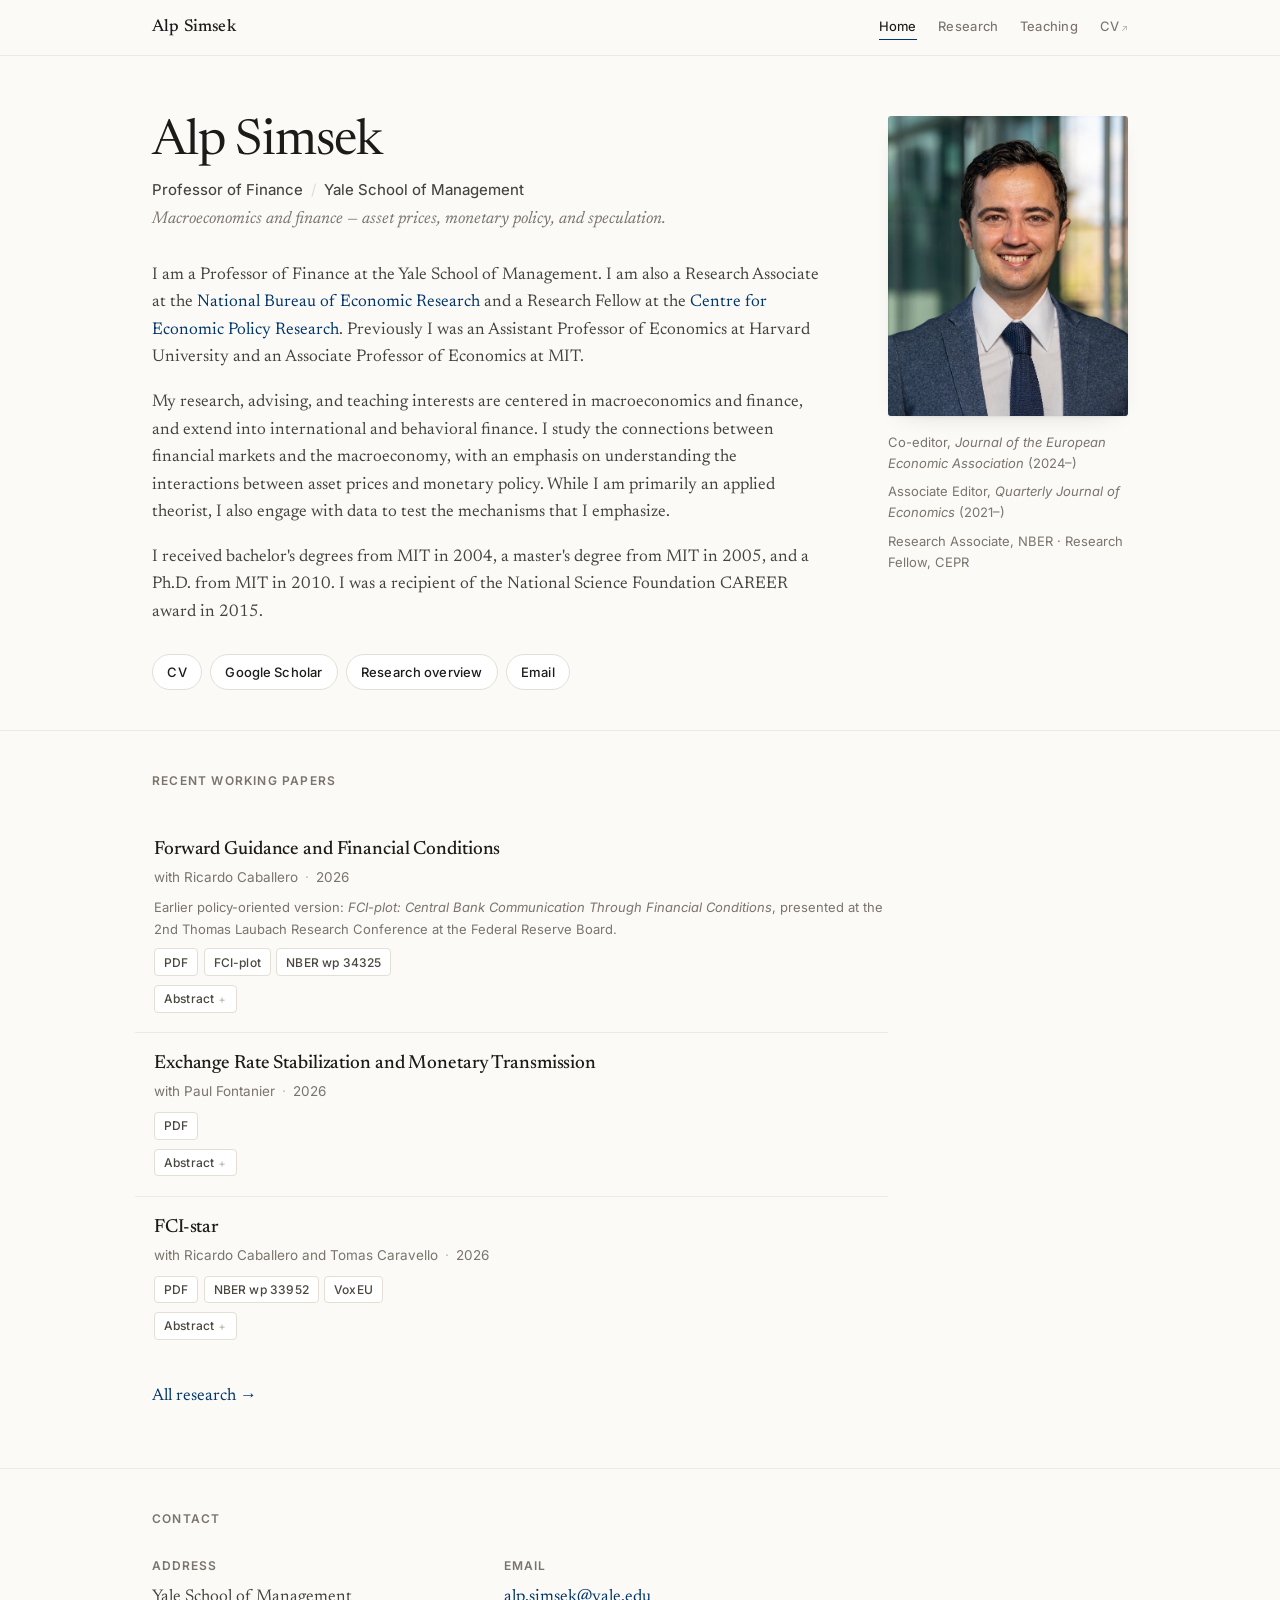
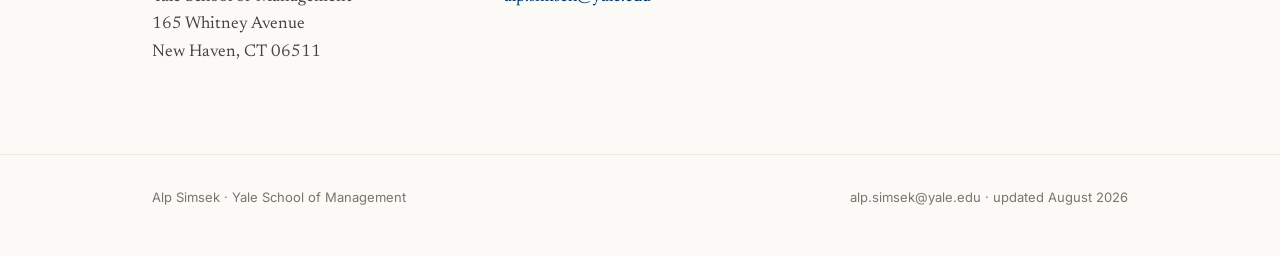
==== docs/index.html @ aa800259 "Rebuild personal website as a static site Replaces the Google Sites page with a hand-built static si" ====
<!doctype html>
<html lang="en">
<head>
<meta charset="utf-8">
<meta name="viewport" content="width=device-width, initial-scale=1">
<title>Alp Simsek</title>
<meta name="description" content="Alp Simsek, Professor of Finance at the Yale School of Management. Research on macroeconomics, finance, asset prices, and monetary policy.">
<meta name="author" content="Alp Simsek">
<meta property="og:title" content="Alp Simsek">
<meta property="og:description" content="Alp Simsek, Professor of Finance at the Yale School of Management. Research on macroeconomics, finance, asset prices, and monetary policy.">
<meta property="og:type" content="website">
<meta property="og:url" content="https://alpsimsek.org/">
<link rel="canonical" href="https://alpsimsek.org/">
<link rel="preconnect" href="https://fonts.googleapis.com">
<link rel="preconnect" href="https://fonts.gstatic.com" crossorigin>
<link rel="stylesheet" href="https://fonts.googleapis.com/css2?family=Inter:wght@400;450;500;600&family=Newsreader:ital,opsz,wght@0,6..72,300..600;1,6..72,300..600&display=swap">
<link rel="stylesheet" href="assets/style.css">
<link rel="icon" href="data:image/svg+xml,<svg xmlns=%22http://www.w3.org/2000/svg%22 viewBox=%220 0 100 100%22><text y=%22.9em%22 font-size=%2290%22 font-family=%22Georgia,serif%22>A</text></svg>">
</head>
<body>

<header class="site-header">
  <div class="wrap">
    <a class="brand" href="index.html">Alp Simsek</a>
    <nav class="site-nav"><a href="index.html" aria-current="page">Home</a><a href="research.html">Research</a><a href="teaching.html">Teaching</a><a href="https://www.dropbox.com/s/v7c8ki8d0lcqtub/simsekCV.pdf?dl=0">CV<span class="ext">↗</span></a></nav>
  </div>
</header>

<main>

<section class="hero">
  <div class="wrap">
    <div class="hero-grid">
      <div>
        <h1>Alp Simsek</h1>
        <p class="role">Professor of Finance<span class="sep">/</span>Yale School of Management</p>
        <p class="tagline">Macroeconomics and finance — asset prices, monetary policy, and speculation.</p>
        <div class="prose">
<p>I am a Professor of Finance at the Yale School of Management. I am also a Research Associate at the <a href="https://www.nber.org/">National Bureau of Economic Research</a> and a Research Fellow at the <a href="https://cepr.org/">Centre for Economic Policy Research</a>. Previously I was an Assistant Professor of Economics at Harvard University and an Associate Professor of Economics at MIT.</p>
<p>My research, advising, and teaching interests are centered in macroeconomics and finance, and extend into international and behavioral finance. I study the connections between financial markets and the macroeconomy, with an emphasis on understanding the interactions between asset prices and monetary policy. While I am primarily an applied theorist, I also engage with data to test the mechanisms that I emphasize.</p>
<p>I received bachelor's degrees from MIT in 2004, a master's degree from MIT in 2005, and a Ph.D. from MIT in 2010. I was a recipient of the National Science Foundation CAREER award in 2015.</p>
        </div>
        <div class="quicklinks"><a href="https://www.dropbox.com/s/v7c8ki8d0lcqtub/simsekCV.pdf?dl=0">CV</a><a href="https://scholar.google.com/citations?user=RgoIj4YAAAAJ&hl=en">Google Scholar</a><a href="https://www.dropbox.com/s/bnaxsffk120bpgu/professionalStatementPublic.pdf?dl=0">Research overview</a><a href="mailto:alp.simsek@yale.edu">Email</a></div>
      </div>
      <div>
        <div class="portrait-wrap">
          <img class="portrait" src="assets/photo.jpg" width="480" height="600"
               alt="Alp Simsek" loading="eager">
        </div>
        <div class="sidecard"><ul><li>Co-editor, <em>Journal of the European Economic Association</em> (2024–)</li><li>Associate Editor, <em>Quarterly Journal of Economics</em> (2021–)</li><li>Research Associate, NBER · Research Fellow, CEPR</li></ul></div>
      </div>
    </div>
  </div>
</section>

<section class="section">
  <div class="wrap">
    <h2 class="section-title">Recent working papers</h2>
    <ul class="papers">
<li class="paper">
  <p class="paper-title"><a href="https://www.dropbox.com/scl/fi/e8xag79iyrx3twbsizwg1/ForwardGuidanceFinancialConditions_Public.pdf?rlkey=bkg4s8ifjlqg9vl4yk89tu1wn&dl=0">Forward Guidance and Financial Conditions</a></p>
  <p class="paper-meta">with Ricardo Caballero<span class="dot">·</span>2026</p>
  <p class="paper-note">Earlier policy-oriented version: <em>FCI-plot: Central Bank Communication Through Financial Conditions</em>, presented at the 2nd Thomas Laubach Research Conference at the Federal Reserve Board.</p>
  <div class="paper-links"><a href="https://www.dropbox.com/scl/fi/e8xag79iyrx3twbsizwg1/ForwardGuidanceFinancialConditions_Public.pdf?rlkey=bkg4s8ifjlqg9vl4yk89tu1wn&dl=0">PDF</a><a href="https://www.dropbox.com/scl/fi/m89lf7lb60kj6kh0jnjni/Fed_Communication_Public.pdf?rlkey=uez5myarthl1wrwtttexki4pd&dl=0">FCI-plot</a><a href="https://www.nber.org/papers/w34325">NBER wp 34325</a></div>
  <details class="abstract">
    <summary>Abstract</summary>
    <div class="abstract-body">Forward guidance has recently been contested, most visibly in the United States. We investigate its benefits and costs in a model in which monetary policy reaches the economy through financial conditions. Noisy flows move those conditions, and because the central bank adjusts its interest rate gradually, they open output gaps. Arbitrageurs trade against the noise but do not fully offset it, because they are uncertain about policy. Guidance resolves the central bank's view of future demand, which lowers that uncertainty and recruits the arbitrageurs to absorb more of the noise. But the announcement also moves financial conditions today, even though the level the central bank wants today has not changed. The optimal guidance intensity balances these forces. It rises with the amount of noise, with policy uncertainty, and with the persistence of the central bank's view. We then compare interest rate guidance with financial conditions guidance. A projected interest rate embeds the central bank's view of the risk premium alongside its view of the economy, so for a given communication effort it conveys less. Financial conditions guidance can always attain the optimal guidance intensity, whereas interest rate guidance attains it only when guidance is not particularly valuable. Even when both attain it, interest rate guidance requires more communication effort. How much a central bank must say therefore depends on what it talks about.</div>
  </details>
</li>
<li class="paper">
  <p class="paper-title"><a href="https://www.dropbox.com/scl/fi/89xqqwa7e7tvysmm66gvo/fxStabilizationTransmissionPublic.pdf?rlkey=2ewapf1yob6oiq6n1ik9gqsv3&dl=0">Exchange Rate Stabilization and Monetary Transmission</a></p>
  <p class="paper-meta">with Paul Fontanier<span class="dot">·</span>2026</p>
  <div class="paper-links"><a href="https://www.dropbox.com/scl/fi/89xqqwa7e7tvysmm66gvo/fxStabilizationTransmissionPublic.pdf?rlkey=2ewapf1yob6oiq6n1ik9gqsv3&dl=0">PDF</a></div>
  <details class="abstract">
    <summary>Abstract</summary>
    <div class="abstract-body">Conventional wisdom, rooted in the Mundellian trilemma, holds that exchange rate stabilization constrains monetary policy. We challenge this view for emerging markets with shallow financial markets. Across 16 emerging economies, we document that the pass-through from policy rates to market interest rates is strongest at intermediate levels of exchange rate volatility, and weaker under both free floats and hard pegs—an inverted-U pattern. We rationalize it with a model of segmented financial markets in which binding risk limits make domestic arbitrage demand inelastic. We show that this inelasticity weakens the transmission of policy rates to market interest rates. Exchange rate stability attracts foreign investment in local currency assets, which absorbs risk, relaxes the limits, and makes arbitrage demand more elastic. This strengthens transmission and gives the central bank better control over the output gap. Starting from a pure output-gap rule, it is always optimal to introduce some exchange rate stabilization. However, excessive stabilization, such as a hard peg, can backfire by raising policy rate volatility and increasing the risk borne by arbitrageurs.</div>
  </details>
</li>
<li class="paper">
  <p class="paper-title"><a href="https://www.dropbox.com/scl/fi/shsk0nk2gv1hf0aknwuo9/FCIstarPublic.pdf?rlkey=3y9baf5jiqujfglwu83yjkolr&dl=0">FCI-star</a></p>
  <p class="paper-meta">with Ricardo Caballero and Tomas Caravello<span class="dot">·</span>2026</p>
  <div class="paper-links"><a href="https://www.dropbox.com/scl/fi/shsk0nk2gv1hf0aknwuo9/FCIstarPublic.pdf?rlkey=3y9baf5jiqujfglwu83yjkolr&dl=0">PDF</a><a href="https://www.nber.org/papers/w33952">NBER wp 33952</a><a href="https://cepr.org/voxeu/columns/financial-conditions-matter-more-interest-rates-new-framework-monetary-policy">VoxEU</a></div>
  <details class="abstract">
    <summary>Abstract</summary>
    <div class="abstract-body">Central banks rely on r*—the neutral interest rate—to assess policy stance. However, monetary policy affects activity through broad financial conditions, not only the short-term rate. We propose FCI*, the neutral level of a financial conditions index consistent with output at potential. Unlike r*, FCI* is insulated from financial fluctuations: when asset prices move, FCI captures their estimated effect on output, leaving FCI* to reflect only what the macroeconomy requires. In U.S. data, r* co-moves with the equity premium; FCI* does not. FCI gaps provide useful real-time guidance on policy stance, especially when financial conditions diverge from the policy rate.</div>
  </details>
</li>
</ul>
    <p style="margin-top:1.5rem"><a href="research.html">All research →</a></p>
  </div>
</section>

<section class="section" id="contact">
  <div class="wrap">
    <h2 class="section-title">Contact</h2>
    <div class="contact-grid">
      <div>
        <h4>Address</h4>
        <p>Yale School of Management<br>165 Whitney Avenue<br>New Haven, CT 06511</p>
      </div>
      <div>
        <h4>Email</h4>
        <p><a href="mailto:alp.simsek@yale.edu">alp.simsek@yale.edu</a></p>
      </div>
    </div>
  </div>
</section>

</main>

<footer class="site-footer">
  <div class="wrap">
    <span>Alp Simsek · Yale School of Management</span>
    <span><a href="mailto:alp.simsek@yale.edu">alp.simsek@yale.edu</a> · updated August 2026</span>
  </div>
</footer>

</body>
</html>
---- docs/assets/style.css ----
/* ==========================================================================
   Alp Simsek — personal site
   Hand-written CSS. No frameworks, no build step beyond build.py.
   ========================================================================== */

/* ---------- tokens: light (default) ---------- */
:root {
  --bg:        #fbfaf7;
  --bg-tint:   #f4f1ea;
  --surface:   #ffffff;
  --ink:       #1c1b19;
  --ink-soft:  #45423e;
  --muted:     #7a746c;
  --rule:      #e4dfd5;
  --rule-soft: #eeeae2;
  --accent:    #00356b;   /* Yale blue */
  --accent-2:  #0b5c8a;
  --pill-bg:   #ffffff;
  --pill-ink:  #4a4640;
  --shadow:    0 1px 2px rgba(28,27,25,.05), 0 8px 24px -16px rgba(28,27,25,.28);

  --serif: "Newsreader", Charter, "Iowan Old Style", Georgia, "Times New Roman", serif;
  --sans:  "Inter", -apple-system, BlinkMacSystemFont, "Segoe UI", Helvetica, Arial, sans-serif;

  --measure: 42rem;
  --page:    64rem;
}

@media (prefers-color-scheme: dark) {
  :root:not([data-theme="light"]) {
    --bg:        #14151a;
    --bg-tint:   #1a1c22;
    --surface:   #1b1d23;
    --ink:       #eae7e2;
    --ink-soft:  #c6c2bb;
    --muted:     #948e85;
    --rule:      #2c2f37;
    --rule-soft: #24272e;
    --accent:    #8fb8dd;
    --accent-2:  #a9cbe8;
    --pill-bg:   #1f2228;
    --pill-ink:  #bdb8b0;
    --shadow:    0 1px 2px rgba(0,0,0,.4), 0 8px 24px -16px rgba(0,0,0,.7);
  }
}

:root[data-theme="dark"] {
  --bg:        #14151a;
  --bg-tint:   #1a1c22;
  --surface:   #1b1d23;
  --ink:       #eae7e2;
  --ink-soft:  #c6c2bb;
  --muted:     #948e85;
  --rule:      #2c2f37;
  --rule-soft: #24272e;
  --accent:    #8fb8dd;
  --accent-2:  #a9cbe8;
  --pill-bg:   #1f2228;
  --pill-ink:  #bdb8b0;
  --shadow:    0 1px 2px rgba(0,0,0,.4), 0 8px 24px -16px rgba(0,0,0,.7);
}

/* ---------- base ---------- */
* { box-sizing: border-box; }

html { -webkit-text-size-adjust: 100%; scroll-behavior: smooth; }

body {
  margin: 0;
  background: var(--bg);
  color: var(--ink);
  font-family: var(--serif);
  font-size: 1.0625rem;
  line-height: 1.62;
  font-optical-sizing: auto;
  -webkit-font-smoothing: antialiased;
  text-rendering: optimizeLegibility;
}

a { color: var(--accent); text-decoration: none; }
a:hover { color: var(--accent-2); text-decoration: underline; text-underline-offset: .18em; }

p { margin: 0 0 1em; }
em { font-style: italic; }
img { max-width: 100%; display: block; }

::selection { background: color-mix(in srgb, var(--accent) 18%, transparent); }

/* ---------- layout ---------- */
.wrap { max-width: var(--page); margin: 0 auto; padding: 0 1.5rem; }
.col  { max-width: var(--measure); }

/* ---------- header ---------- */
.site-header {
  position: sticky; top: 0; z-index: 20;
  background: color-mix(in srgb, var(--bg) 88%, transparent);
  backdrop-filter: saturate(1.4) blur(10px);
  -webkit-backdrop-filter: saturate(1.4) blur(10px);
  border-bottom: 1px solid var(--rule-soft);
}
.site-header .wrap {
  display: flex; align-items: baseline; justify-content: space-between;
  gap: 1.5rem; padding-top: .85rem; padding-bottom: .85rem;
}
.brand {
  font-family: var(--serif);
  font-size: 1.0625rem; font-weight: 500; letter-spacing: .01em;
  color: var(--ink);
}
.brand:hover { text-decoration: none; color: var(--accent); }

nav.site-nav { display: flex; gap: 1.35rem; flex-wrap: wrap; }
nav.site-nav a {
  font-family: var(--sans);
  font-size: .8125rem; font-weight: 450; letter-spacing: .02em;
  color: var(--muted);
  padding-bottom: 2px;
  border-bottom: 1px solid transparent;
}
nav.site-nav a:hover { color: var(--ink); text-decoration: none; border-bottom-color: var(--rule); }
nav.site-nav a[aria-current="page"] { color: var(--ink); border-bottom-color: var(--accent); }
nav.site-nav a .ext { font-size: .7em; opacity: .55; margin-left: .18em; }

/* ---------- hero ---------- */
.hero { padding: 3.75rem 0 2.5rem; }
.hero-grid {
  display: grid;
  grid-template-columns: minmax(0, 1fr) 15rem;
  gap: 3rem;
  align-items: start;
}
.hero h1 {
  font-family: var(--serif);
  font-size: clamp(2.1rem, 1.3rem + 2.6vw, 3.1rem);
  font-weight: 400;
  line-height: 1.08;
  letter-spacing: -.018em;
  margin: 0 0 .55rem;
}
.hero .role {
  font-family: var(--sans);
  font-size: .9375rem; font-weight: 450;
  color: var(--ink-soft);
  margin: 0 0 .25rem;
}
.hero .role .sep { color: var(--rule); margin: 0 .5rem; }
.hero .tagline {
  font-size: 1.0625rem; color: var(--muted); font-style: italic;
  margin: 0 0 1.75rem;
}

.portrait {
  width: 100%;
  height: auto;          /* beat the img height attribute so aspect-ratio wins */
  aspect-ratio: 4 / 5;
  object-fit: cover;
  object-position: 50% 14%;
  border-radius: 3px;
  box-shadow: var(--shadow);
  filter: saturate(.96);
}

/* ---------- prose ---------- */
.prose { max-width: var(--measure); }
.prose p { color: var(--ink-soft); }
.prose p:last-child { margin-bottom: 0; }

/* ---------- quick links ---------- */
.quicklinks { display: flex; flex-wrap: wrap; gap: .5rem; margin: 1.75rem 0 0; }
.quicklinks a {
  font-family: var(--sans);
  font-size: .8125rem; font-weight: 500; letter-spacing: .01em;
  color: var(--ink);
  background: var(--pill-bg);
  border: 1px solid var(--rule);
  border-radius: 999px;
  padding: .4rem .9rem;
  transition: border-color .15s ease, transform .15s ease;
}
.quicklinks a:hover {
  text-decoration: none;
  border-color: var(--accent);
  color: var(--accent);
  transform: translateY(-1px);
}

/* ---------- roles list under portrait ---------- */
.sidecard {
  font-family: var(--sans);
  font-size: .8125rem;
  line-height: 1.6;
  color: var(--muted);
  margin-top: 1rem;
}
.sidecard li { margin-bottom: .5rem; list-style: none; }
.sidecard ul { margin: 0; padding: 0; }
.sidecard em { font-style: italic; }

/* ---------- section headings ---------- */
.section { padding: 2.5rem 0; border-top: 1px solid var(--rule-soft); }
.section:first-of-type { border-top: 0; }

h2.section-title {
  font-family: var(--sans);
  font-size: .75rem;
  font-weight: 600;
  letter-spacing: .1em;
  text-transform: uppercase;
  color: var(--muted);
  margin: 0 0 1.75rem;
}

h3.group-title {
  max-width: 46rem;
  font-family: var(--serif);
  font-size: 1.25rem; font-weight: 500; letter-spacing: -.005em;
  margin: 2.75rem 0 1.25rem;
  padding-bottom: .4rem;
  border-bottom: 1px solid var(--rule);
}
h3.group-title:first-child { margin-top: 0; }

.page-title {
  font-family: var(--serif);
  font-size: clamp(1.9rem, 1.4rem + 1.6vw, 2.5rem);
  font-weight: 400; letter-spacing: -.015em;
  margin: 3rem 0 .5rem;
}
.page-intro { color: var(--muted); max-width: var(--measure); margin: 0 0 2.5rem; }

/* ---------- paper list ---------- */
.papers { list-style: none; margin: 0; padding: 0; max-width: 46rem; }

.paper {
  padding: 1.15rem 0 1.15rem 1.1rem;
  margin-left: -1.1rem;
  border-bottom: 1px solid var(--rule-soft);
  border-left: 2px solid transparent;
  transition: border-left-color .18s ease, background .18s ease;
}
.paper:last-child { border-bottom: 0; }
.paper:hover { border-left-color: var(--accent); background: var(--bg-tint); }

.paper-title {
  font-family: var(--serif);
  font-size: 1.1875rem;
  font-weight: 500;
  line-height: 1.32;
  letter-spacing: -.006em;
  margin: 0 0 .3rem;
  color: var(--ink);
}
.paper-title a { color: inherit; }
.paper-title a:hover { color: var(--accent); text-decoration: none; }

.paper-meta {
  font-family: var(--sans);
  font-size: .84375rem;
  color: var(--muted);
  margin: 0 0 .55rem;
}
.paper-meta .outlet { font-style: italic; color: var(--ink-soft); }
.paper-meta .dot { margin: 0 .45rem; opacity: .5; }

.paper-note {
  font-family: var(--sans);
  font-size: .8125rem;
  color: var(--muted);
  margin: 0 0 .55rem;
}
.paper-note em { font-style: italic; }

/* link pills */
.paper-links { display: flex; flex-wrap: wrap; gap: .35rem; align-items: center; }
.paper-links a, .abstract-toggle {
  font-family: var(--sans);
  font-size: .75rem; font-weight: 500; letter-spacing: .015em;
  color: var(--pill-ink);
  background: var(--pill-bg);
  border: 1px solid var(--rule);
  border-radius: 4px;
  padding: .2rem .55rem;
  white-space: nowrap;
  transition: border-color .15s ease, color .15s ease;
}
.paper-links a:hover { color: var(--accent); border-color: var(--accent); text-decoration: none; }

/* abstract disclosure */
details.abstract { margin-top: .55rem; }
details.abstract > summary {
  list-style: none;
  display: inline-block;
  cursor: pointer;
  font-family: var(--sans);
  font-size: .75rem; font-weight: 500; letter-spacing: .015em;
  color: var(--pill-ink);
  background: var(--pill-bg);
  border: 1px solid var(--rule);
  border-radius: 4px;
  padding: .2rem .55rem;
  user-select: none;
  transition: border-color .15s ease, color .15s ease;
}
details.abstract > summary::-webkit-details-marker { display: none; }
details.abstract > summary:hover { color: var(--accent); border-color: var(--accent); }
details.abstract > summary::after { content: " ＋"; font-size: .8em; opacity: .6; }
details.abstract[open] > summary::after { content: " －"; }
details.abstract[open] > summary { color: var(--accent); border-color: var(--accent); }
.abstract-body {
  margin-top: .85rem;
  padding-left: .9rem;
  border-left: 2px solid var(--rule);
  font-size: .96875rem;
  line-height: 1.6;
  color: var(--ink-soft);
  max-width: var(--measure);
}

/* keep the abstract row on its own line under the pills */
.paper-actions { display: flex; flex-wrap: wrap; gap: .35rem; align-items: center; }

/* ---------- teaching ---------- */
.courses { list-style: none; margin: 0; padding: 0; }
.course {
  display: grid;
  grid-template-columns: 7.5rem minmax(0,1fr);
  gap: 1rem;
  padding: .85rem 0;
  border-bottom: 1px solid var(--rule-soft);
}
.course:last-child { border-bottom: 0; }
.course .code {
  font-family: var(--sans);
  font-size: .8125rem; font-weight: 500;
  color: var(--muted);
  padding-top: .18rem;
}
.course .name { font-size: 1.0625rem; font-weight: 500; margin: 0 0 .15rem; }
.course .detail { font-family: var(--sans); font-size: .8125rem; color: var(--muted); }
.course .detail a { font-size: inherit; }

.students-group { margin-bottom: 2rem; }
.students-group h4 {
  font-family: var(--sans);
  font-size: .8125rem; font-weight: 600; letter-spacing: .02em;
  color: var(--ink);
  margin: 0 0 .5rem;
}
.students-group p { color: var(--ink-soft); margin: 0; }

/* ---------- honors ---------- */
.honors { list-style: none; margin: 0; padding: 0; max-width: var(--measure); }
.honors li {
  padding: .45rem 0 .45rem 1.1rem;
  position: relative;
  color: var(--ink-soft);
  font-size: 1rem;
}
.honors li::before {
  content: "";
  position: absolute; left: 0; top: 1.05em;
  width: .35rem; height: 1px; background: var(--muted);
}

/* ---------- contact ---------- */
.contact-grid {
  display: grid;
  grid-template-columns: repeat(auto-fit, minmax(14rem, 1fr));
  gap: 2rem;
  max-width: var(--measure);
}
.contact-grid h4 {
  font-family: var(--sans);
  font-size: .75rem; font-weight: 600; letter-spacing: .08em; text-transform: uppercase;
  color: var(--muted);
  margin: 0 0 .5rem;
}
.contact-grid p { color: var(--ink-soft); margin: 0; }

/* ---------- footer ---------- */
.site-footer {
  border-top: 1px solid var(--rule-soft);
  margin-top: 3rem;
  padding: 2rem 0 3rem;
  font-family: var(--sans);
  font-size: .8125rem;
  color: var(--muted);
}
.site-footer .wrap { display: flex; justify-content: space-between; gap: 1.5rem; flex-wrap: wrap; }
.site-footer a { color: var(--muted); }
.site-footer a:hover { color: var(--accent); }

/* ---------- responsive ---------- */
@media (max-width: 46rem) {
  .hero { padding: 2.25rem 0 1.5rem; }
  .hero-grid { grid-template-columns: 1fr; gap: 1.75rem; }
  .portrait-wrap { max-width: 11rem; }
  .course { grid-template-columns: 1fr; gap: .1rem; }
  .course .code { padding-top: 0; }
  .site-header .wrap { flex-direction: column; align-items: flex-start; gap: .5rem; }
  nav.site-nav { gap: 1.1rem; }
}

@media (prefers-reduced-motion: reduce) {
  html { scroll-behavior: auto; }
  * { transition: none !important; }
}

/* ---------- print ---------- */
@media print {
  .site-header, .site-footer, .quicklinks { display: none; }
  body { background: #fff; color: #000; }
  details.abstract[open] > summary { display: none; }
}

/* ---------- in-page jump nav (research) ---------- */
.jumps {
  display: flex; flex-wrap: wrap; gap: .4rem;
  max-width: 46rem;
  margin: 0 0 2.5rem;
  padding-bottom: 1.75rem;
  border-bottom: 1px solid var(--rule-soft);
}
.jumps a {
  font-family: var(--sans);
  font-size: .75rem; font-weight: 500; letter-spacing: .015em;
  color: var(--pill-ink);
  background: var(--pill-bg);
  border: 1px solid var(--rule);
  border-radius: 999px;
  padding: .25rem .7rem;
  transition: border-color .15s ease, color .15s ease;
}
.jumps a:hover { color: var(--accent); border-color: var(--accent); text-decoration: none; }

/* offset anchors so the sticky header doesn't cover the heading */
h3.group-title { scroll-margin-top: 5rem; }

/* keep teaching content on the same measure as the paper lists */
.courses, .students-group, .honors { max-width: 46rem; }
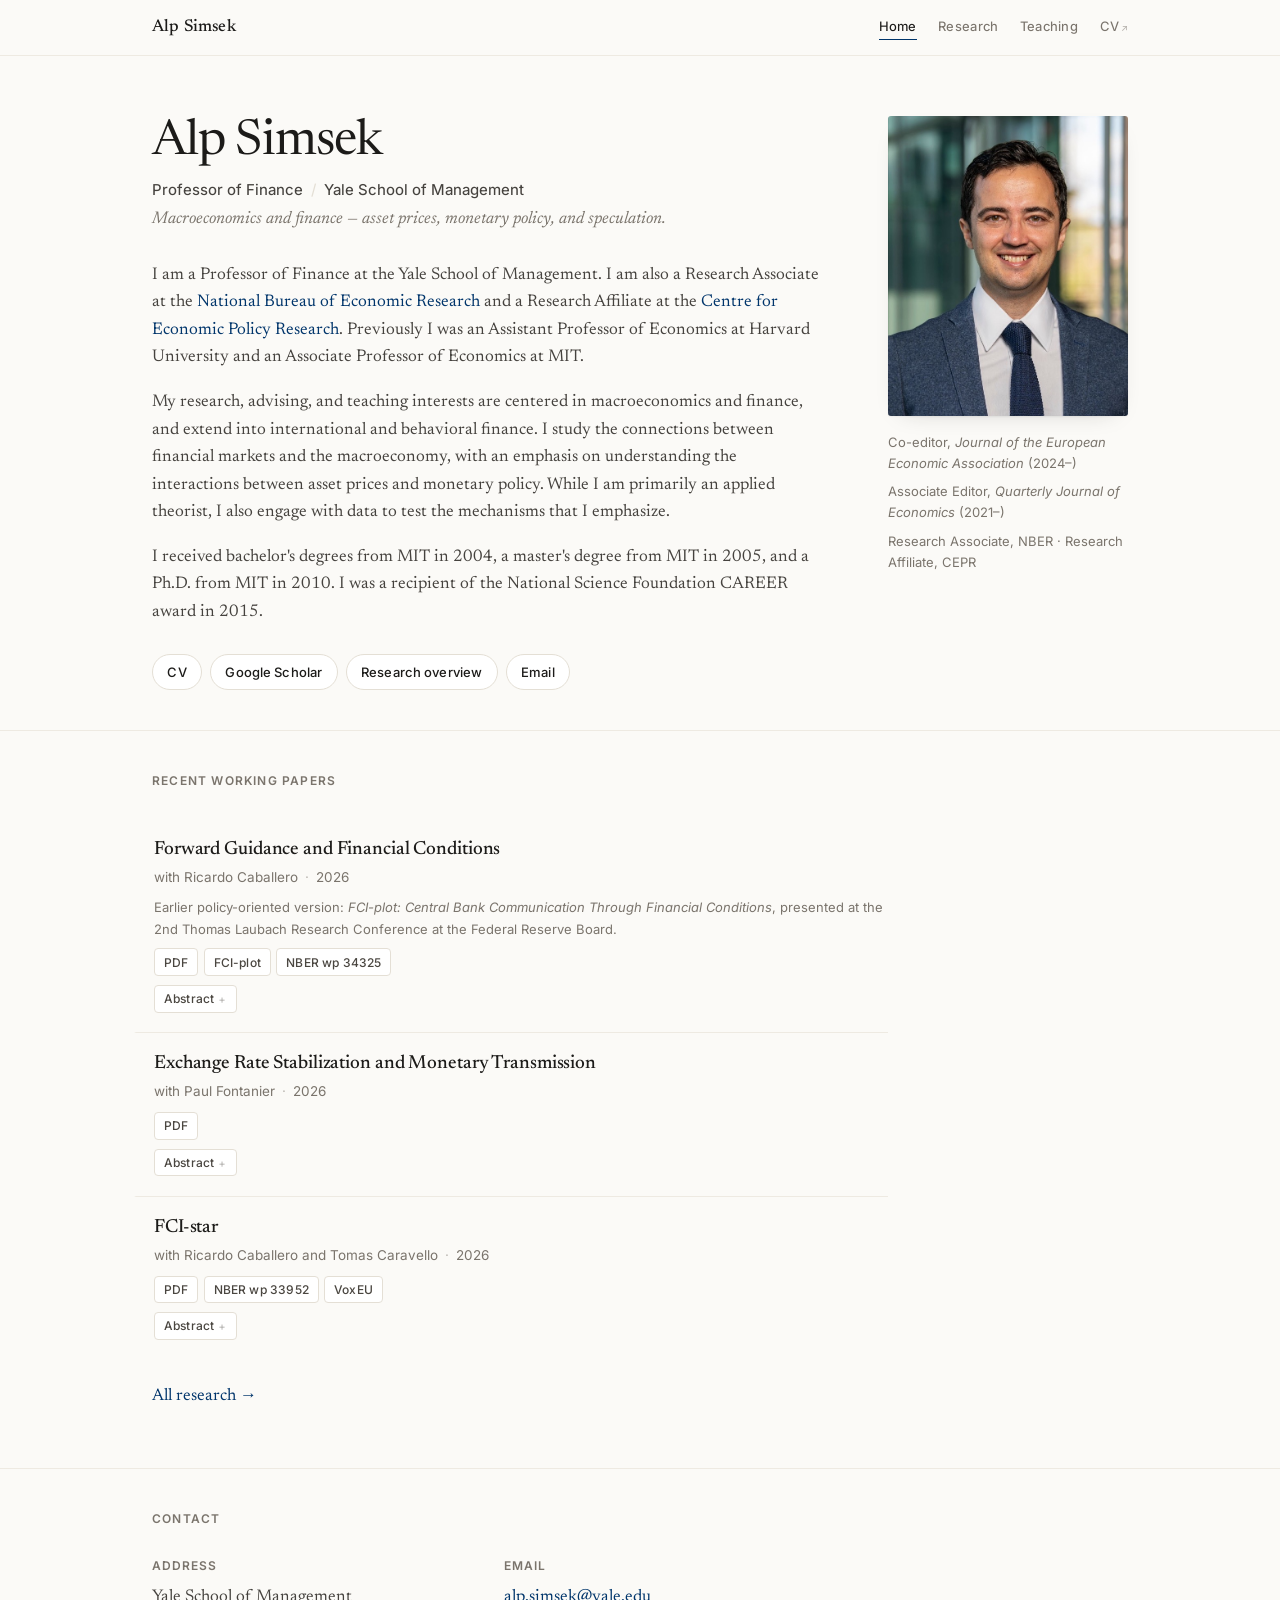
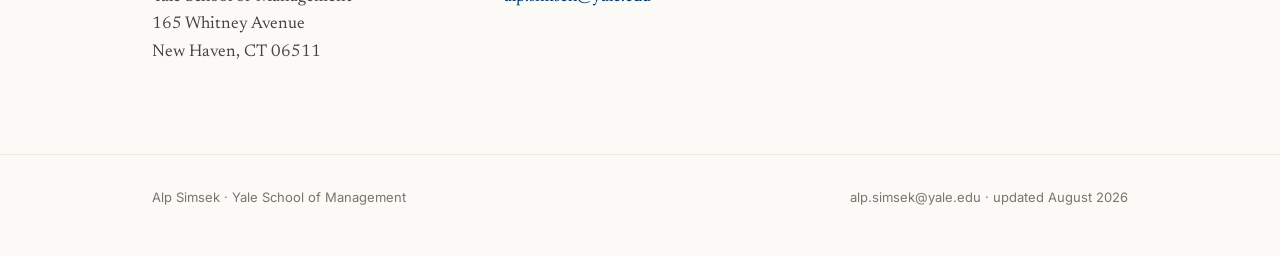
==== commit c0f653dd: "Correct CEPR affiliation to Research Affiliate The Google Sites page said "Research Fellow", but bot" ====
--- a/docs/index.html
+++ b/docs/index.html
@@ -36,7 +36,7 @@
         <p class="role">Professor of Finance<span class="sep">/</span>Yale School of Management</p>
         <p class="tagline">Macroeconomics and finance — asset prices, monetary policy, and speculation.</p>
         <div class="prose">
-<p>I am a Professor of Finance at the Yale School of Management. I am also a Research Associate at the <a href="https://www.nber.org/">National Bureau of Economic Research</a> and a Research Fellow at the <a href="https://cepr.org/">Centre for Economic Policy Research</a>. Previously I was an Assistant Professor of Economics at Harvard University and an Associate Professor of Economics at MIT.</p>
+<p>I am a Professor of Finance at the Yale School of Management. I am also a Research Associate at the <a href="https://www.nber.org/">National Bureau of Economic Research</a> and a Research Affiliate at the <a href="https://cepr.org/">Centre for Economic Policy Research</a>. Previously I was an Assistant Professor of Economics at Harvard University and an Associate Professor of Economics at MIT.</p>
 <p>My research, advising, and teaching interests are centered in macroeconomics and finance, and extend into international and behavioral finance. I study the connections between financial markets and the macroeconomy, with an emphasis on understanding the interactions between asset prices and monetary policy. While I am primarily an applied theorist, I also engage with data to test the mechanisms that I emphasize.</p>
 <p>I received bachelor's degrees from MIT in 2004, a master's degree from MIT in 2005, and a Ph.D. from MIT in 2010. I was a recipient of the National Science Foundation CAREER award in 2015.</p>
         </div>
@@ -47,7 +47,7 @@
           <img class="portrait" src="assets/photo.jpg" width="480" height="600"
                alt="Alp Simsek" loading="eager">
         </div>
-        <div class="sidecard"><ul><li>Co-editor, <em>Journal of the European Economic Association</em> (2024–)</li><li>Associate Editor, <em>Quarterly Journal of Economics</em> (2021–)</li><li>Research Associate, NBER · Research Fellow, CEPR</li></ul></div>
+        <div class="sidecard"><ul><li>Co-editor, <em>Journal of the European Economic Association</em> (2024–)</li><li>Associate Editor, <em>Quarterly Journal of Economics</em> (2021–)</li><li>Research Associate, NBER · Research Affiliate, CEPR</li></ul></div>
       </div>
     </div>
   </div>
--- a/docs/assets/style.css
+++ b/docs/assets/style.css
@@ -438,3 +438,16 @@
 
 /* keep teaching content on the same measure as the paper lists */
 .courses, .students-group, .honors { max-width: 46rem; }
+
+/* ---------- subheading inside a research group ---------- */
+h4.subgroup-title {
+  font-family: var(--sans);
+  font-size: .75rem;
+  font-weight: 600;
+  letter-spacing: .08em;
+  text-transform: uppercase;
+  color: var(--muted);
+  max-width: 46rem;
+  margin: 2rem 0 .75rem;
+}
+h4.subgroup-title:first-of-type { margin-top: 0; }
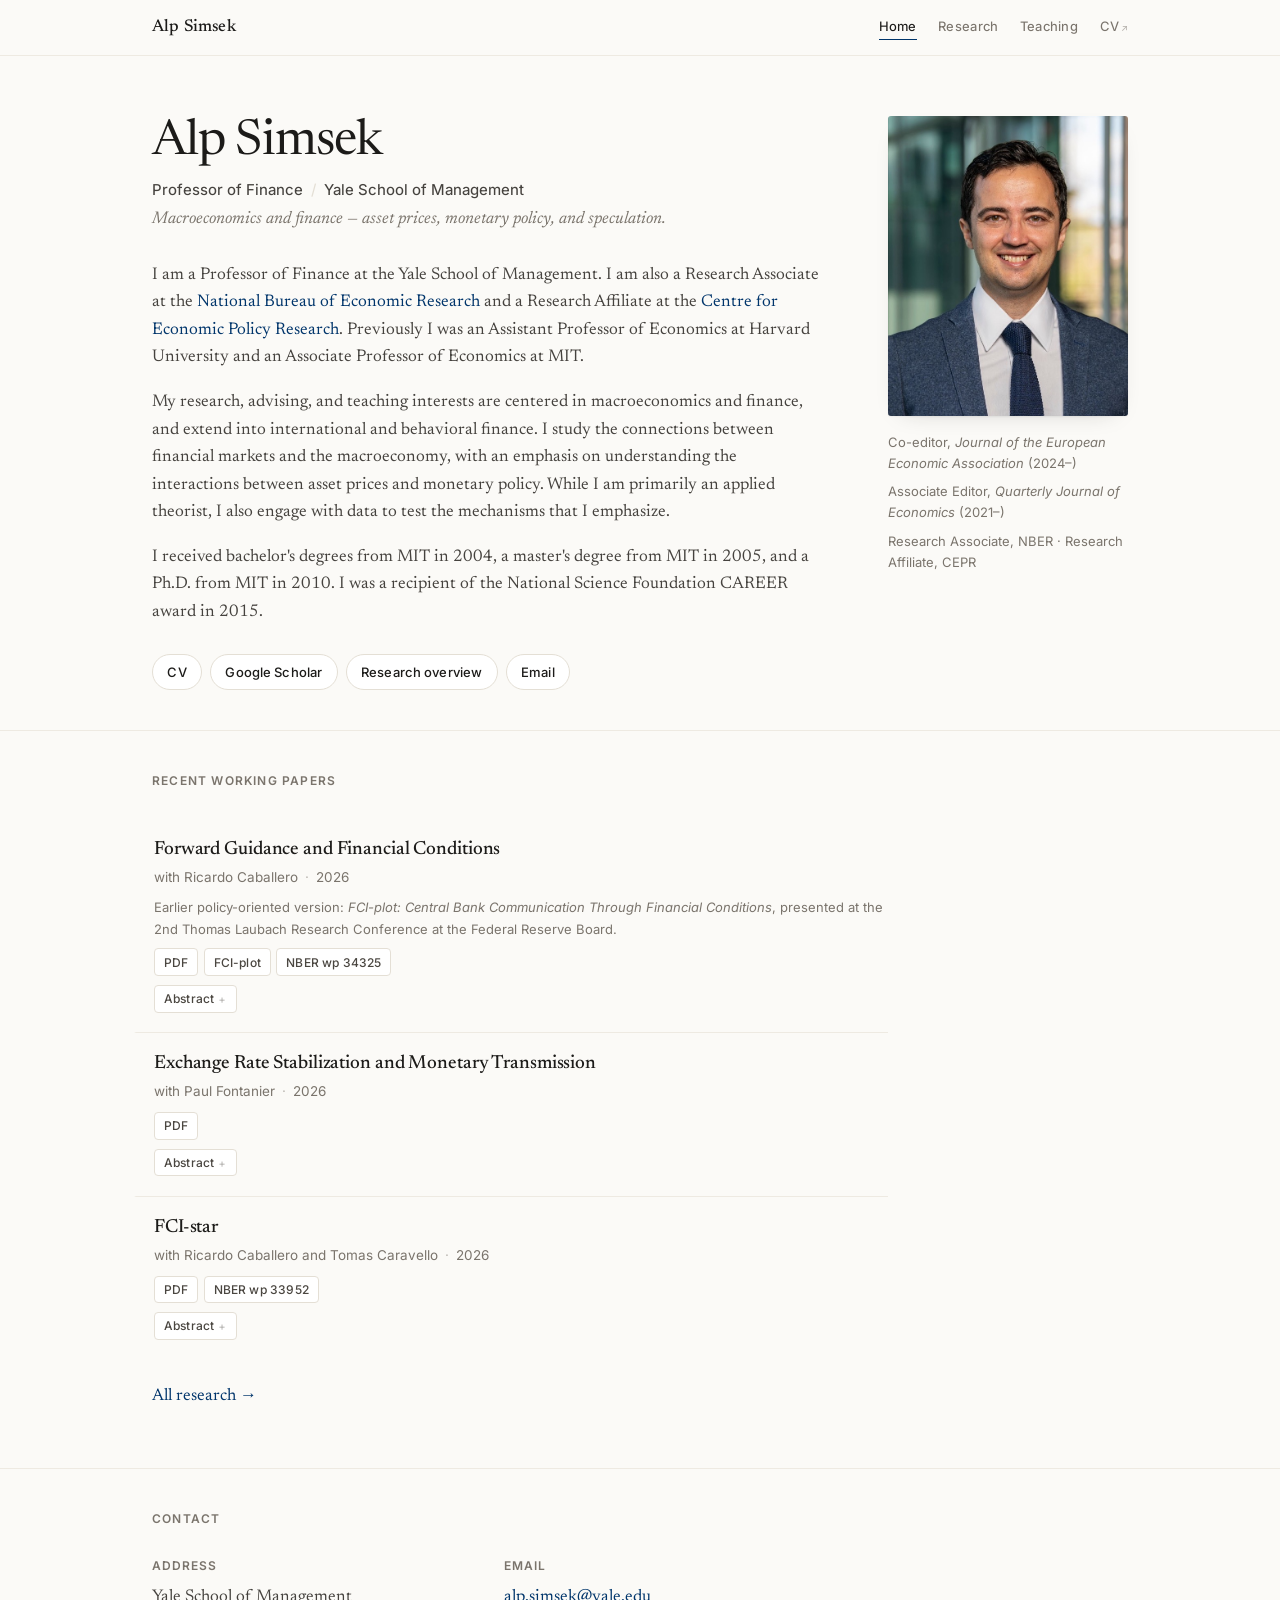
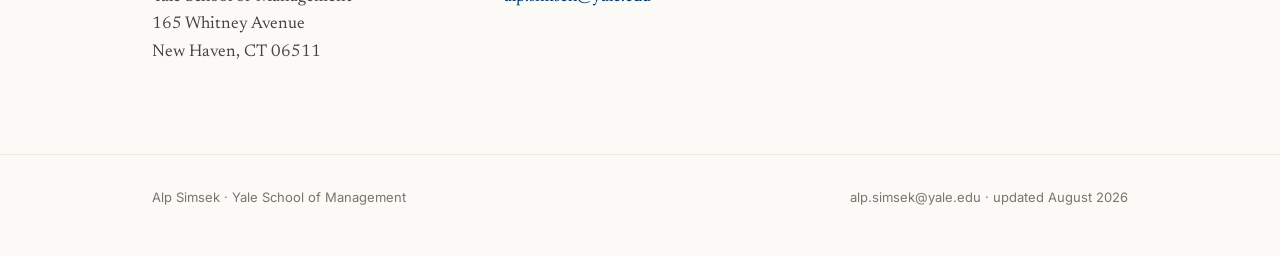
==== commit 882c56d6: "Rework research page structure and add a research overview page - Three jump chips instead of four: " ====
--- a/docs/index.html
+++ b/docs/index.html
@@ -40,7 +40,7 @@
 <p>My research, advising, and teaching interests are centered in macroeconomics and finance, and extend into international and behavioral finance. I study the connections between financial markets and the macroeconomy, with an emphasis on understanding the interactions between asset prices and monetary policy. While I am primarily an applied theorist, I also engage with data to test the mechanisms that I emphasize.</p>
 <p>I received bachelor's degrees from MIT in 2004, a master's degree from MIT in 2005, and a Ph.D. from MIT in 2010. I was a recipient of the National Science Foundation CAREER award in 2015.</p>
         </div>
-        <div class="quicklinks"><a href="https://www.dropbox.com/s/v7c8ki8d0lcqtub/simsekCV.pdf?dl=0">CV</a><a href="https://scholar.google.com/citations?user=RgoIj4YAAAAJ&hl=en">Google Scholar</a><a href="https://www.dropbox.com/s/bnaxsffk120bpgu/professionalStatementPublic.pdf?dl=0">Research overview</a><a href="mailto:alp.simsek@yale.edu">Email</a></div>
+        <div class="quicklinks"><a href="https://www.dropbox.com/s/v7c8ki8d0lcqtub/simsekCV.pdf?dl=0">CV</a><a href="https://scholar.google.com/citations?user=RgoIj4YAAAAJ&hl=en">Google Scholar</a><a href="overview.html">Research overview</a><a href="mailto:alp.simsek@yale.edu">Email</a></div>
       </div>
       <div>
         <div class="portrait-wrap">
@@ -79,7 +79,7 @@
 <li class="paper">
   <p class="paper-title"><a href="https://www.dropbox.com/scl/fi/shsk0nk2gv1hf0aknwuo9/FCIstarPublic.pdf?rlkey=3y9baf5jiqujfglwu83yjkolr&dl=0">FCI-star</a></p>
   <p class="paper-meta">with Ricardo Caballero and Tomas Caravello<span class="dot">·</span>2026</p>
-  <div class="paper-links"><a href="https://www.dropbox.com/scl/fi/shsk0nk2gv1hf0aknwuo9/FCIstarPublic.pdf?rlkey=3y9baf5jiqujfglwu83yjkolr&dl=0">PDF</a><a href="https://www.nber.org/papers/w33952">NBER wp 33952</a><a href="https://cepr.org/voxeu/columns/financial-conditions-matter-more-interest-rates-new-framework-monetary-policy">VoxEU</a></div>
+  <div class="paper-links"><a href="https://www.dropbox.com/scl/fi/shsk0nk2gv1hf0aknwuo9/FCIstarPublic.pdf?rlkey=3y9baf5jiqujfglwu83yjkolr&dl=0">PDF</a><a href="https://www.nber.org/papers/w33952">NBER wp 33952</a></div>
   <details class="abstract">
     <summary>Abstract</summary>
     <div class="abstract-body">Central banks rely on r*—the neutral interest rate—to assess policy stance. However, monetary policy affects activity through broad financial conditions, not only the short-term rate. We propose FCI*, the neutral level of a financial conditions index consistent with output at potential. Unlike r*, FCI* is insulated from financial fluctuations: when asset prices move, FCI captures their estimated effect on output, leaving FCI* to reflect only what the macroeconomy requires. In U.S. data, r* co-moves with the equity premium; FCI* does not. FCI gaps provide useful real-time guidance on policy stance, especially when financial conditions diverge from the policy rate.</div>
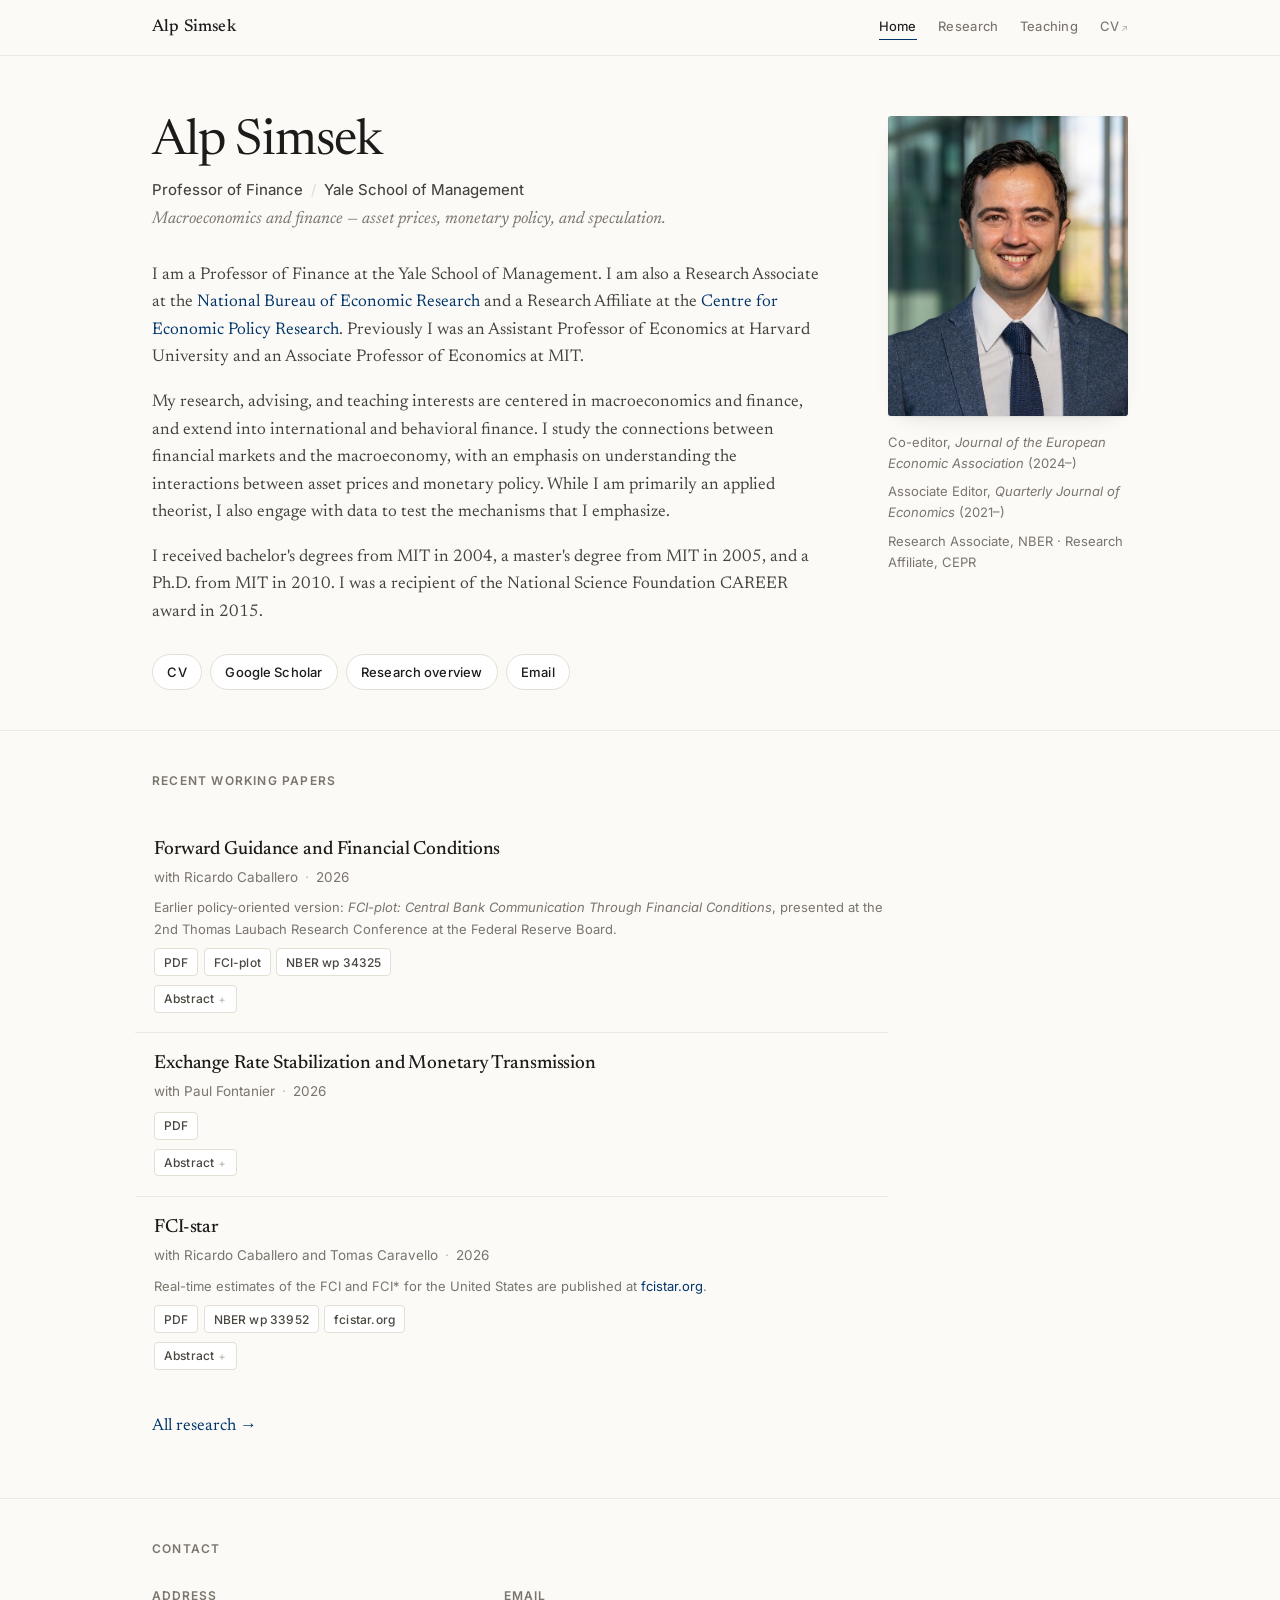
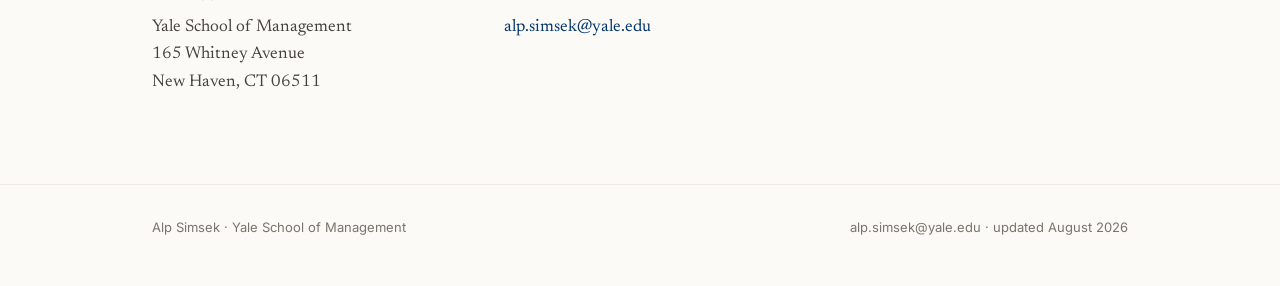
==== commit 26ae93b7: "Link fcistar.org from the FCI-star paper, on the site and in the CV The live estimates site had no i" ====
--- a/docs/index.html
+++ b/docs/index.html
@@ -79,7 +79,8 @@
 <li class="paper">
   <p class="paper-title"><a href="https://www.dropbox.com/scl/fi/shsk0nk2gv1hf0aknwuo9/FCIstarPublic.pdf?rlkey=3y9baf5jiqujfglwu83yjkolr&dl=0">FCI-star</a></p>
   <p class="paper-meta">with Ricardo Caballero and Tomas Caravello<span class="dot">·</span>2026</p>
-  <div class="paper-links"><a href="https://www.dropbox.com/scl/fi/shsk0nk2gv1hf0aknwuo9/FCIstarPublic.pdf?rlkey=3y9baf5jiqujfglwu83yjkolr&dl=0">PDF</a><a href="https://www.nber.org/papers/w33952">NBER wp 33952</a></div>
+  <p class="paper-note">Real-time estimates of the FCI and FCI* for the United States are published at <a href="https://fcistar.org">fcistar.org</a>.</p>
+  <div class="paper-links"><a href="https://www.dropbox.com/scl/fi/shsk0nk2gv1hf0aknwuo9/FCIstarPublic.pdf?rlkey=3y9baf5jiqujfglwu83yjkolr&dl=0">PDF</a><a href="https://www.nber.org/papers/w33952">NBER wp 33952</a><a href="https://fcistar.org">fcistar.org</a></div>
   <details class="abstract">
     <summary>Abstract</summary>
     <div class="abstract-body">Central banks rely on r*—the neutral interest rate—to assess policy stance. However, monetary policy affects activity through broad financial conditions, not only the short-term rate. We propose FCI*, the neutral level of a financial conditions index consistent with output at potential. Unlike r*, FCI* is insulated from financial fluctuations: when asset prices move, FCI captures their estimated effect on output, leaving FCI* to reflect only what the macroeconomy requires. In U.S. data, r* co-moves with the equity premium; FCI* does not. FCI gaps provide useful real-time guidance on policy stance, especially when financial conditions diverge from the policy rate.</div>
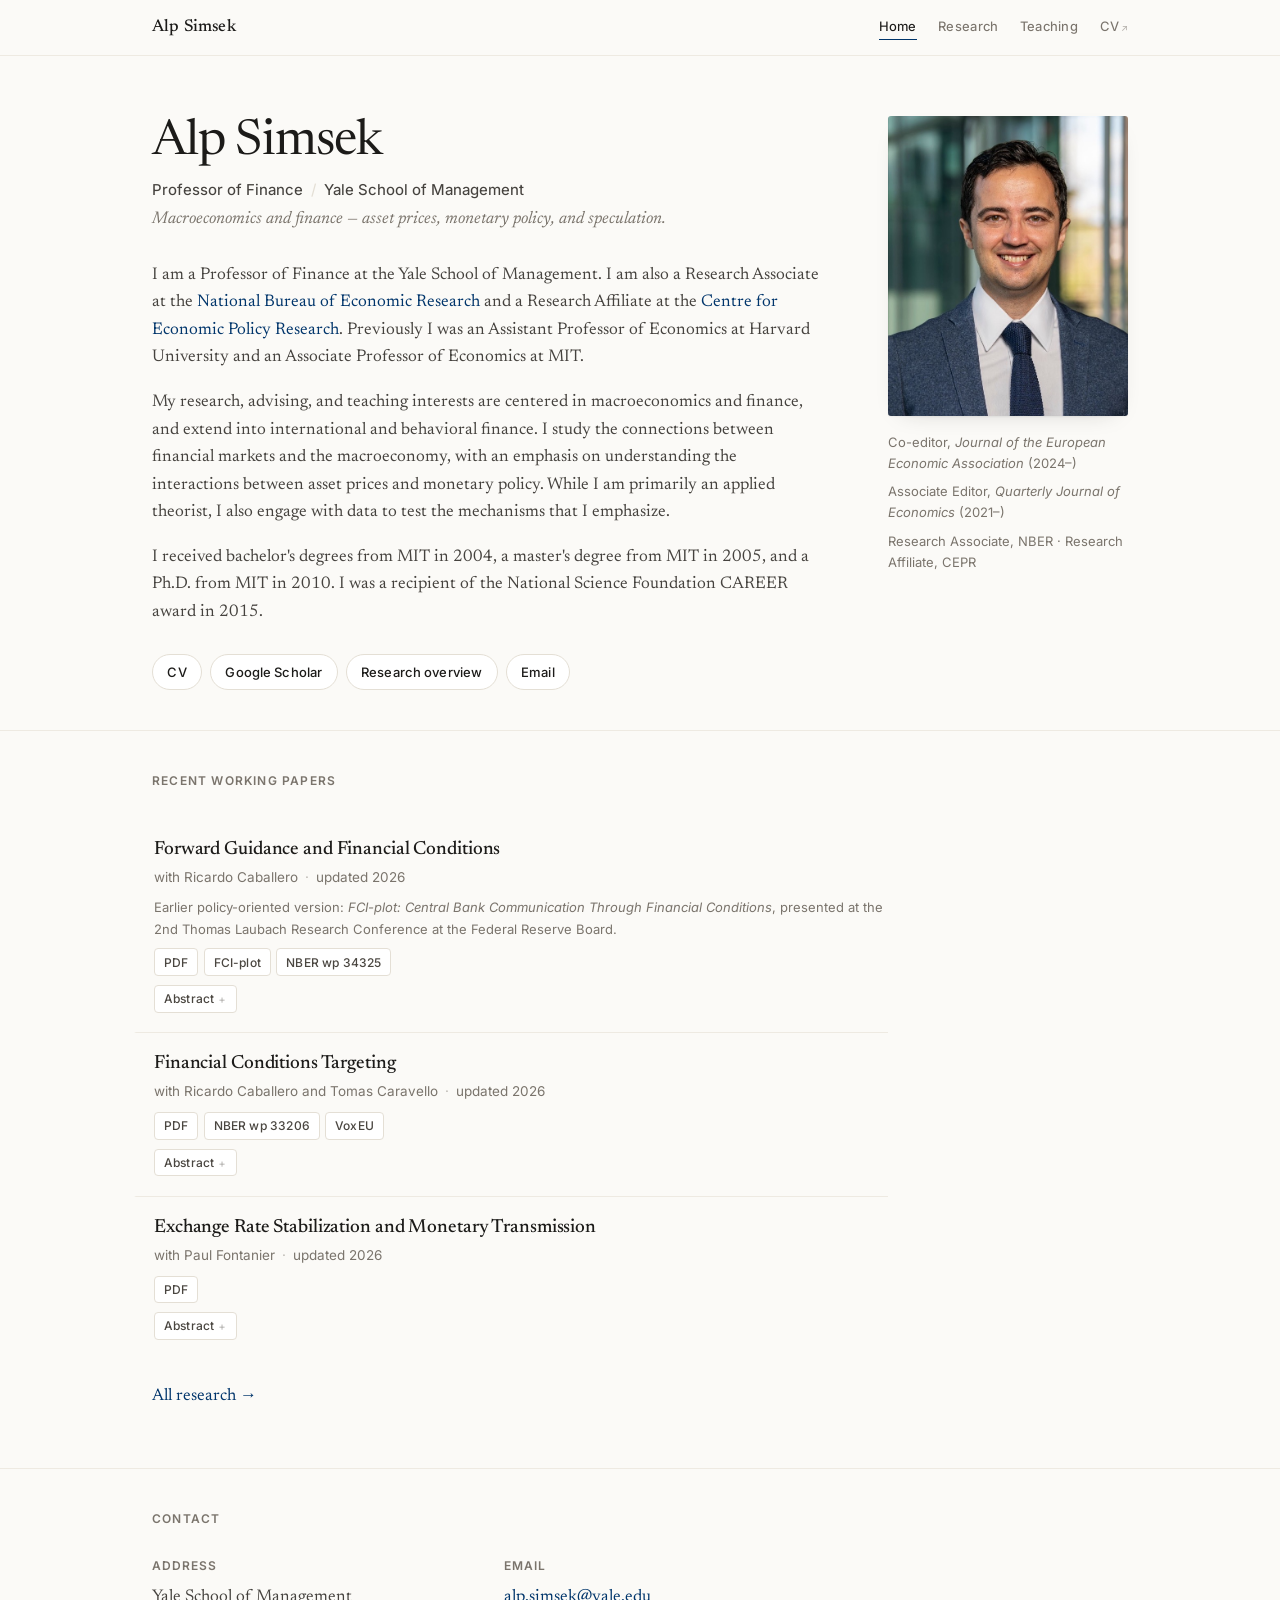
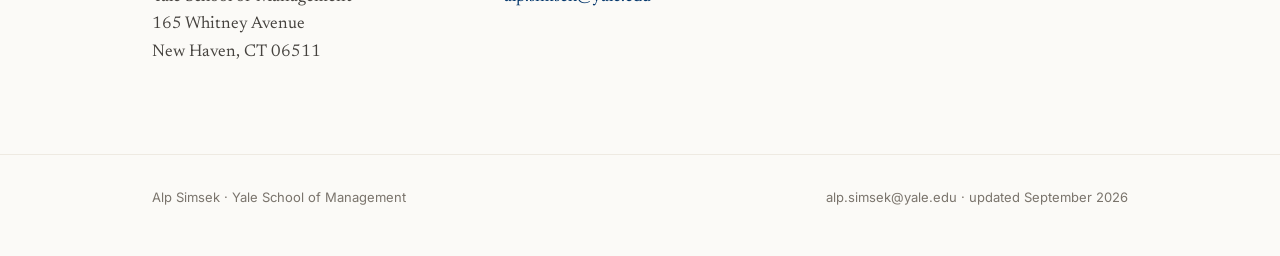
==== commit 40328ad1: "Update Financial Conditions Targeting (abstract, position) and label working-paper years as 'updated" ====
--- a/docs/index.html
+++ b/docs/index.html
@@ -59,7 +59,7 @@
     <ul class="papers">
 <li class="paper">
   <p class="paper-title"><a href="https://www.dropbox.com/scl/fi/e8xag79iyrx3twbsizwg1/ForwardGuidanceFinancialConditions_Public.pdf?rlkey=bkg4s8ifjlqg9vl4yk89tu1wn&dl=0">Forward Guidance and Financial Conditions</a></p>
-  <p class="paper-meta">with Ricardo Caballero<span class="dot">·</span>2026</p>
+  <p class="paper-meta">with Ricardo Caballero<span class="dot">·</span>updated 2026</p>
   <p class="paper-note">Earlier policy-oriented version: <em>FCI-plot: Central Bank Communication Through Financial Conditions</em>, presented at the 2nd Thomas Laubach Research Conference at the Federal Reserve Board.</p>
   <div class="paper-links"><a href="https://www.dropbox.com/scl/fi/e8xag79iyrx3twbsizwg1/ForwardGuidanceFinancialConditions_Public.pdf?rlkey=bkg4s8ifjlqg9vl4yk89tu1wn&dl=0">PDF</a><a href="https://www.dropbox.com/scl/fi/m89lf7lb60kj6kh0jnjni/Fed_Communication_Public.pdf?rlkey=uez5myarthl1wrwtttexki4pd&dl=0">FCI-plot</a><a href="https://www.nber.org/papers/w34325">NBER wp 34325</a></div>
   <details class="abstract">
@@ -68,22 +68,21 @@
   </details>
 </li>
 <li class="paper">
+  <p class="paper-title"><a href="https://www.dropbox.com/scl/fi/jyjmc9i0cj2gkw6v612ov/FCITargetingPublic.pdf?rlkey=c21zhdppfaetlotg48eb9gycb&dl=0">Financial Conditions Targeting</a></p>
+  <p class="paper-meta">with Ricardo Caballero and Tomas Caravello<span class="dot">·</span>updated 2026</p>
+  <div class="paper-links"><a href="https://www.dropbox.com/scl/fi/jyjmc9i0cj2gkw6v612ov/FCITargetingPublic.pdf?rlkey=c21zhdppfaetlotg48eb9gycb&dl=0">PDF</a><a href="https://www.nber.org/papers/w33206">NBER wp 33206</a><a href="https://cepr.org/voxeu/columns/financial-conditions-matter-more-interest-rates-new-framework-monetary-policy">VoxEU</a></div>
+  <details class="abstract">
+    <summary>Abstract</summary>
+    <div class="abstract-body">Non-fundamental inflows into the stock market loosen financial conditions and raise output, while the policy rate responds gradually. Such financial noise explains up to 20% of the variance of financial conditions and output. These facts motivate a macroeconomic model with noise traders, risk-averse arbitrageurs, and gradual interest rate adjustment. In this model, Financial Conditions Index (FCI) targeting can improve macroeconomic stabilization: the central bank announces its expected FCI as a soft near-term target and adjusts the policy rate to keep conditions near it. This commitment reduces FCI volatility, thereby “recruiting” arbitrageurs to insulate the FCI and aggregate demand from noise.</div>
+  </details>
+</li>
+<li class="paper">
   <p class="paper-title"><a href="https://www.dropbox.com/scl/fi/89xqqwa7e7tvysmm66gvo/fxStabilizationTransmissionPublic.pdf?rlkey=2ewapf1yob6oiq6n1ik9gqsv3&dl=0">Exchange Rate Stabilization and Monetary Transmission</a></p>
-  <p class="paper-meta">with Paul Fontanier<span class="dot">·</span>2026</p>
+  <p class="paper-meta">with Paul Fontanier<span class="dot">·</span>updated 2026</p>
   <div class="paper-links"><a href="https://www.dropbox.com/scl/fi/89xqqwa7e7tvysmm66gvo/fxStabilizationTransmissionPublic.pdf?rlkey=2ewapf1yob6oiq6n1ik9gqsv3&dl=0">PDF</a></div>
   <details class="abstract">
     <summary>Abstract</summary>
     <div class="abstract-body">Conventional wisdom, rooted in the Mundellian trilemma, holds that exchange rate stabilization constrains monetary policy. We challenge this view for emerging markets with shallow financial markets. Across 16 emerging economies, we document that the pass-through from policy rates to market interest rates is strongest at intermediate levels of exchange rate volatility, and weaker under both free floats and hard pegs—an inverted-U pattern. We rationalize it with a model of segmented financial markets in which binding risk limits make domestic arbitrage demand inelastic. We show that this inelasticity weakens the transmission of policy rates to market interest rates. Exchange rate stability attracts foreign investment in local currency assets, which absorbs risk, relaxes the limits, and makes arbitrage demand more elastic. This strengthens transmission and gives the central bank better control over the output gap. Starting from a pure output-gap rule, it is always optimal to introduce some exchange rate stabilization. However, excessive stabilization, such as a hard peg, can backfire by raising policy rate volatility and increasing the risk borne by arbitrageurs.</div>
-  </details>
-</li>
-<li class="paper">
-  <p class="paper-title"><a href="https://www.dropbox.com/scl/fi/shsk0nk2gv1hf0aknwuo9/FCIstarPublic.pdf?rlkey=3y9baf5jiqujfglwu83yjkolr&dl=0">FCI-star</a></p>
-  <p class="paper-meta">with Ricardo Caballero and Tomas Caravello<span class="dot">·</span>2026</p>
-  <p class="paper-note">Real-time estimates of the FCI and FCI* for the United States are published at <a href="https://fcistar.org">fcistar.org</a>.</p>
-  <div class="paper-links"><a href="https://www.dropbox.com/scl/fi/shsk0nk2gv1hf0aknwuo9/FCIstarPublic.pdf?rlkey=3y9baf5jiqujfglwu83yjkolr&dl=0">PDF</a><a href="https://www.nber.org/papers/w33952">NBER wp 33952</a><a href="https://fcistar.org">fcistar.org</a></div>
-  <details class="abstract">
-    <summary>Abstract</summary>
-    <div class="abstract-body">Central banks rely on r*—the neutral interest rate—to assess policy stance. However, monetary policy affects activity through broad financial conditions, not only the short-term rate. We propose FCI*, the neutral level of a financial conditions index consistent with output at potential. Unlike r*, FCI* is insulated from financial fluctuations: when asset prices move, FCI captures their estimated effect on output, leaving FCI* to reflect only what the macroeconomy requires. In U.S. data, r* co-moves with the equity premium; FCI* does not. FCI gaps provide useful real-time guidance on policy stance, especially when financial conditions diverge from the policy rate.</div>
   </details>
 </li>
 </ul>
@@ -112,7 +111,7 @@
 <footer class="site-footer">
   <div class="wrap">
     <span>Alp Simsek · Yale School of Management</span>
-    <span><a href="mailto:alp.simsek@yale.edu">alp.simsek@yale.edu</a> · updated August 2026</span>
+    <span><a href="mailto:alp.simsek@yale.edu">alp.simsek@yale.edu</a> · updated September 2026</span>
   </div>
 </footer>
 
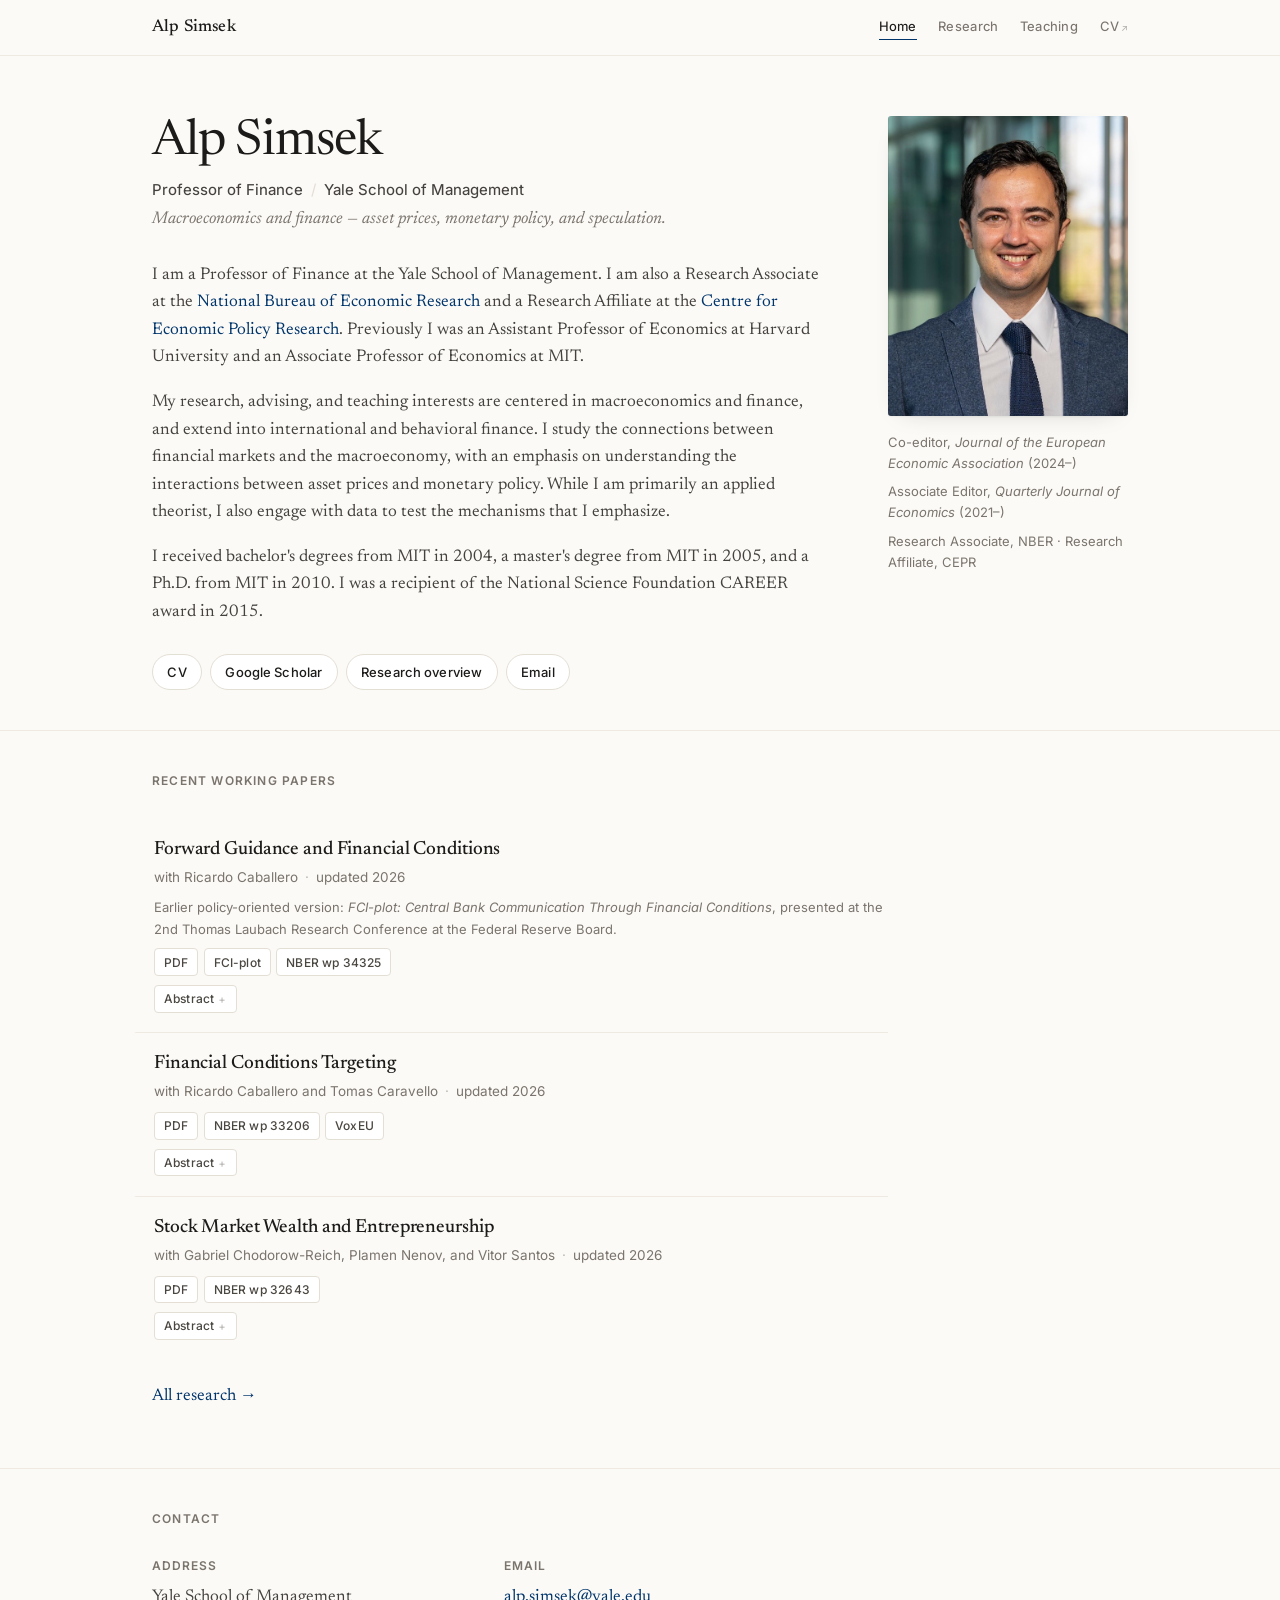
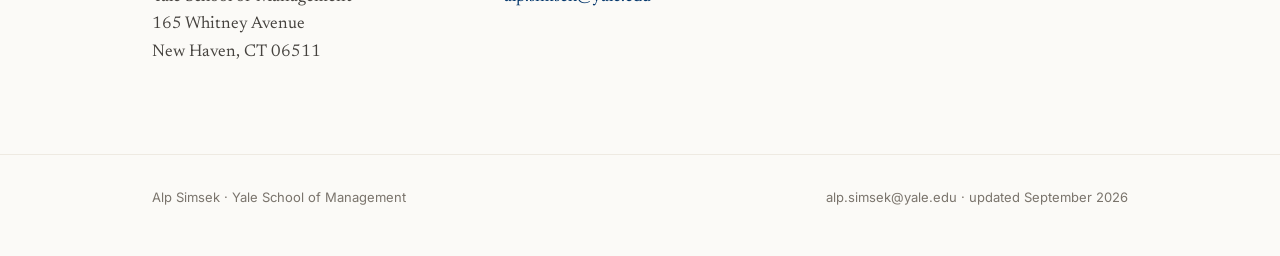
==== commit 5cbb24e0: "Stock Market Wealth and Entrepreneurship: updated 2026, moved to third Co-Authored-By: Claude Fable " ====
--- a/docs/index.html
+++ b/docs/index.html
@@ -77,12 +77,12 @@
   </details>
 </li>
 <li class="paper">
-  <p class="paper-title"><a href="https://www.dropbox.com/scl/fi/89xqqwa7e7tvysmm66gvo/fxStabilizationTransmissionPublic.pdf?rlkey=2ewapf1yob6oiq6n1ik9gqsv3&dl=0">Exchange Rate Stabilization and Monetary Transmission</a></p>
-  <p class="paper-meta">with Paul Fontanier<span class="dot">·</span>updated 2026</p>
-  <div class="paper-links"><a href="https://www.dropbox.com/scl/fi/89xqqwa7e7tvysmm66gvo/fxStabilizationTransmissionPublic.pdf?rlkey=2ewapf1yob6oiq6n1ik9gqsv3&dl=0">PDF</a></div>
+  <p class="paper-title"><a href="https://www.dropbox.com/scl/fi/z88s338p3ukzy1sret5l8/StockMarketEntrepreneurship.pdf?rlkey=u2my1ysx65bbl29r53t5hav3g&e=1&dl=0">Stock Market Wealth and Entrepreneurship</a></p>
+  <p class="paper-meta">with Gabriel Chodorow-Reich, Plamen Nenov, and Vitor Santos<span class="dot">·</span>updated 2026</p>
+  <div class="paper-links"><a href="https://www.dropbox.com/scl/fi/z88s338p3ukzy1sret5l8/StockMarketEntrepreneurship.pdf?rlkey=u2my1ysx65bbl29r53t5hav3g&e=1&dl=0">PDF</a><a href="https://www.nber.org/papers/w32643">NBER wp 32643</a></div>
   <details class="abstract">
     <summary>Abstract</summary>
-    <div class="abstract-body">Conventional wisdom, rooted in the Mundellian trilemma, holds that exchange rate stabilization constrains monetary policy. We challenge this view for emerging markets with shallow financial markets. Across 16 emerging economies, we document that the pass-through from policy rates to market interest rates is strongest at intermediate levels of exchange rate volatility, and weaker under both free floats and hard pegs—an inverted-U pattern. We rationalize it with a model of segmented financial markets in which binding risk limits make domestic arbitrage demand inelastic. We show that this inelasticity weakens the transmission of policy rates to market interest rates. Exchange rate stability attracts foreign investment in local currency assets, which absorbs risk, relaxes the limits, and makes arbitrage demand more elastic. This strengthens transmission and gives the central bank better control over the output gap. Starting from a pure output-gap rule, it is always optimal to introduce some exchange rate stabilization. However, excessive stabilization, such as a hard peg, can backfire by raising policy rate volatility and increasing the risk borne by arbitrageurs.</div>
+    <div class="abstract-body">We use data on stock portfolios of Norwegian households to show that stock market wealth increases entrepreneurship by relaxing financial constraints. Our research design isolates idiosyncratic variation in household-level stock market returns. An increase in stock market wealth increases the propensity to start a firm, with the response concentrated in households with moderate levels of financial wealth, for whom a 20 percent increase in wealth due to a positive stock return increases the likelihood to start a firm by about 20%, and in years when the aggregate stock market return in Norway is high. We develop a method to study the effect of wealth on firm outcomes that corrects for the bias introduced by selection into entrepreneurship. Higher wealth causally increases firm profitability, an indication that it relaxes would-be entrepreneurs' financial constraints. Consistent with this interpretation, the pass-through from stock wealth into equity in the new firm is one-for-one.</div>
   </details>
 </li>
 </ul>
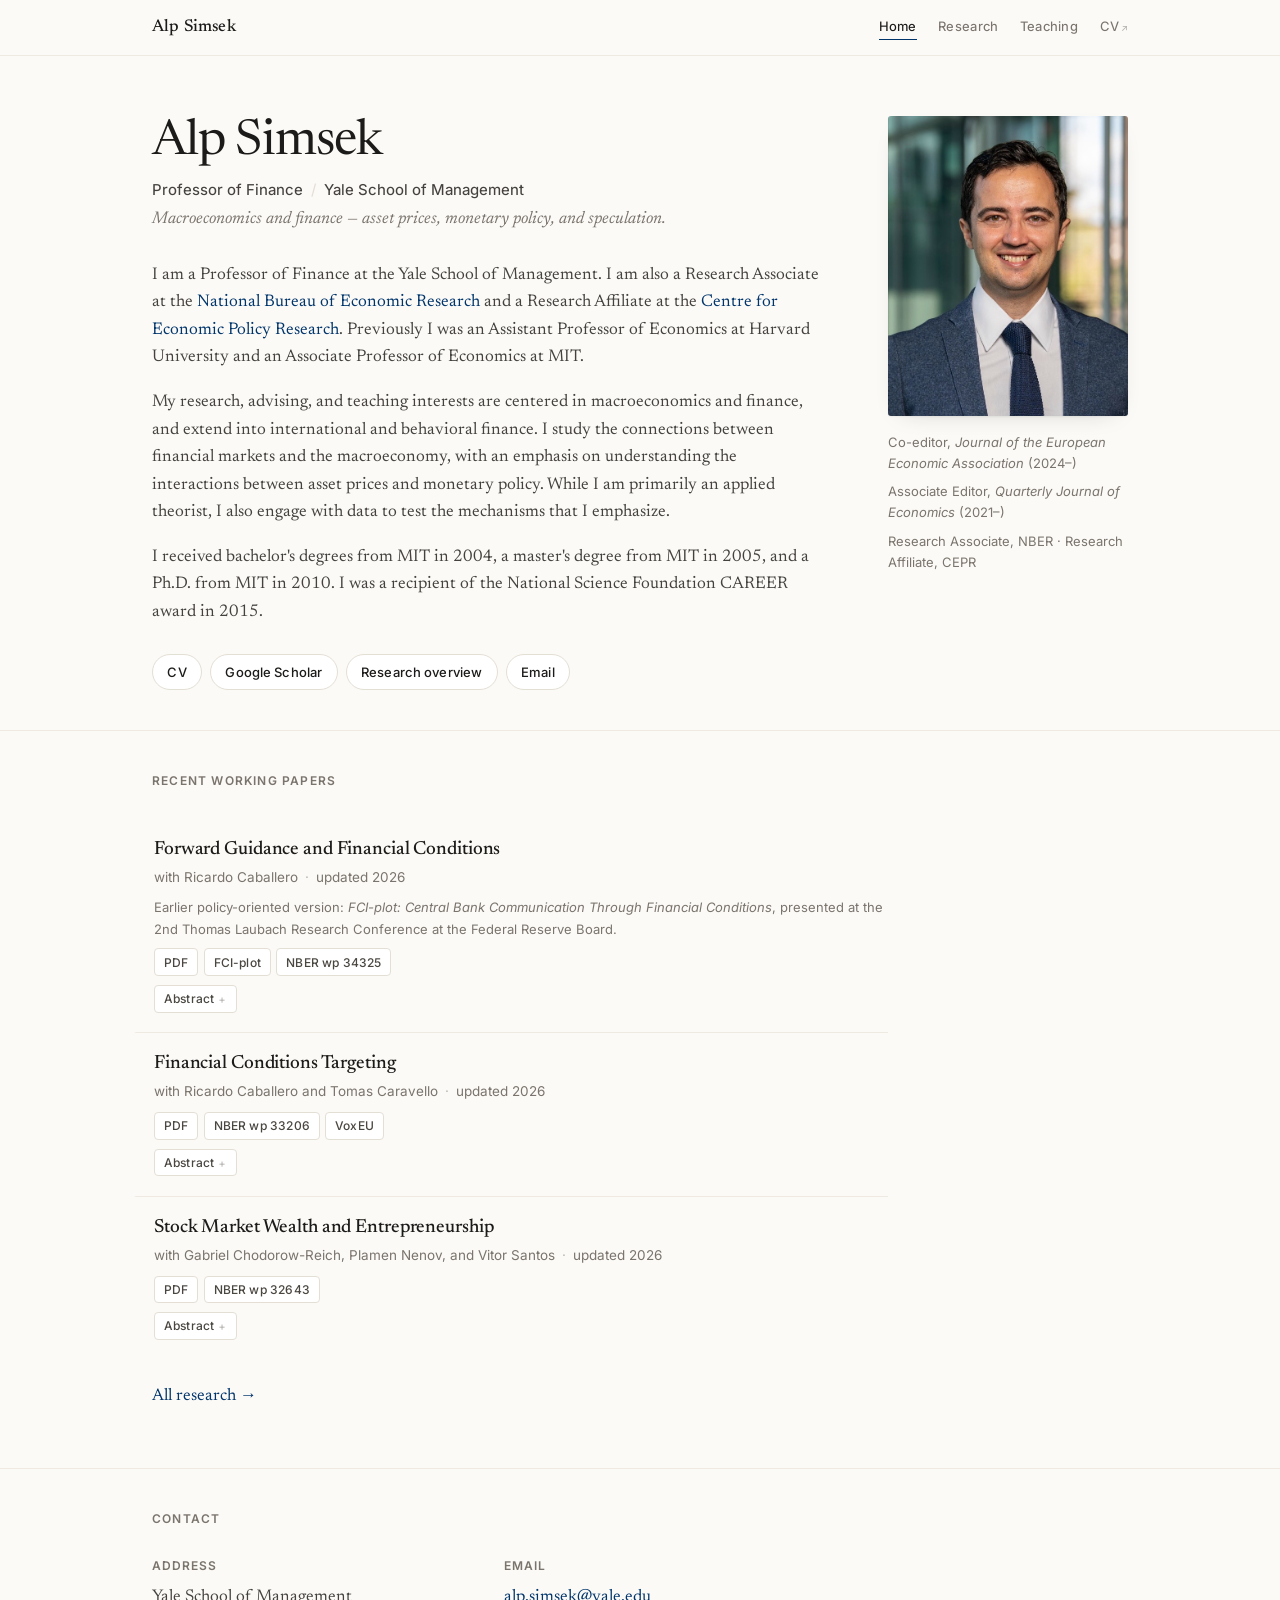
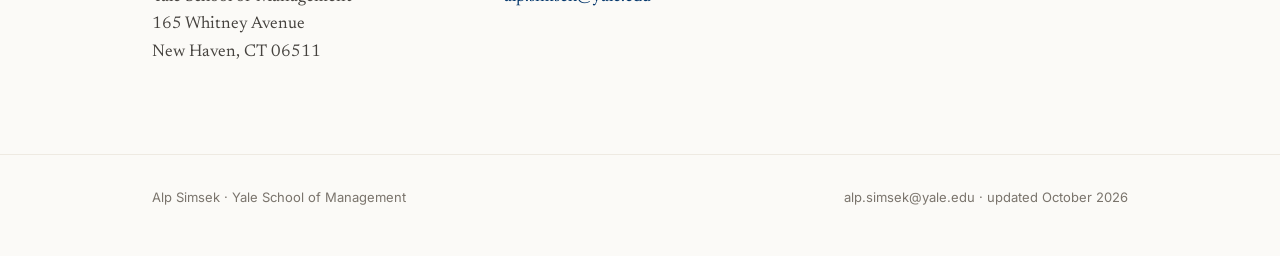
==== commit 49280332: "Forward Guidance and Financial Conditions: update abstract to the current draft Co-Authored-By: Clau" ====
--- a/docs/index.html
+++ b/docs/index.html
@@ -64,7 +64,7 @@
   <div class="paper-links"><a href="https://www.dropbox.com/scl/fi/e8xag79iyrx3twbsizwg1/ForwardGuidanceFinancialConditions_Public.pdf?rlkey=bkg4s8ifjlqg9vl4yk89tu1wn&dl=0">PDF</a><a href="https://www.dropbox.com/scl/fi/m89lf7lb60kj6kh0jnjni/Fed_Communication_Public.pdf?rlkey=uez5myarthl1wrwtttexki4pd&dl=0">FCI-plot</a><a href="https://www.nber.org/papers/w34325">NBER wp 34325</a></div>
   <details class="abstract">
     <summary>Abstract</summary>
-    <div class="abstract-body">Forward guidance has recently been contested, most visibly in the United States. We investigate its benefits and costs in a model in which monetary policy reaches the economy through financial conditions. Noisy flows move those conditions, and because the central bank adjusts its interest rate gradually, they open output gaps. Arbitrageurs trade against the noise but do not fully offset it, because they are uncertain about policy. Guidance resolves the central bank's view of future demand, which lowers that uncertainty and recruits the arbitrageurs to absorb more of the noise. But the announcement also moves financial conditions today, even though the level the central bank wants today has not changed. The optimal guidance intensity balances these forces. It rises with the amount of noise, with policy uncertainty, and with the persistence of the central bank's view. We then compare interest rate guidance with financial conditions guidance. A projected interest rate embeds the central bank's view of the risk premium alongside its view of the economy, so for a given communication effort it conveys less. Financial conditions guidance can always attain the optimal guidance intensity, whereas interest rate guidance attains it only when guidance is not particularly valuable. Even when both attain it, interest rate guidance requires more communication effort. How much a central bank must say therefore depends on what it talks about.</div>
+    <div class="abstract-body">Forward guidance has recently been contested, most visibly in the United States. We study its benefits and costs in a model where monetary policy operates through financial conditions. Noisy flows move those conditions and create output gaps because the policy rate adjusts gradually. Guidance reveals the central bank's view of future demand, reducing policy uncertainty and inducing arbitrageurs to absorb more financial noise. But guidance also moves financial conditions on announcement. On average, this movement raises output-gap variance. Optimal guidance balances these effects. It rises with financial noise, policy uncertainty, and the persistence of the central bank's view. We then study the form of guidance. Markets that disagree with the central bank about near-term shocks want to know its policy stance once it comes around to their view. An average projection does not provide it. A projection conditional on the market's scenario does, and so conveys more of the central bank's view. Among the variables the central bank could project, a projection of neutral financial conditions, FCI*, isolates its macroeconomic view. Interest rate and macroeconomic projections also reflect its view of risk premia, so they convey less for a given communication effort.</div>
   </details>
 </li>
 <li class="paper">
@@ -111,7 +111,7 @@
 <footer class="site-footer">
   <div class="wrap">
     <span>Alp Simsek · Yale School of Management</span>
-    <span><a href="mailto:alp.simsek@yale.edu">alp.simsek@yale.edu</a> · updated September 2026</span>
+    <span><a href="mailto:alp.simsek@yale.edu">alp.simsek@yale.edu</a> · updated October 2026</span>
   </div>
 </footer>
 
